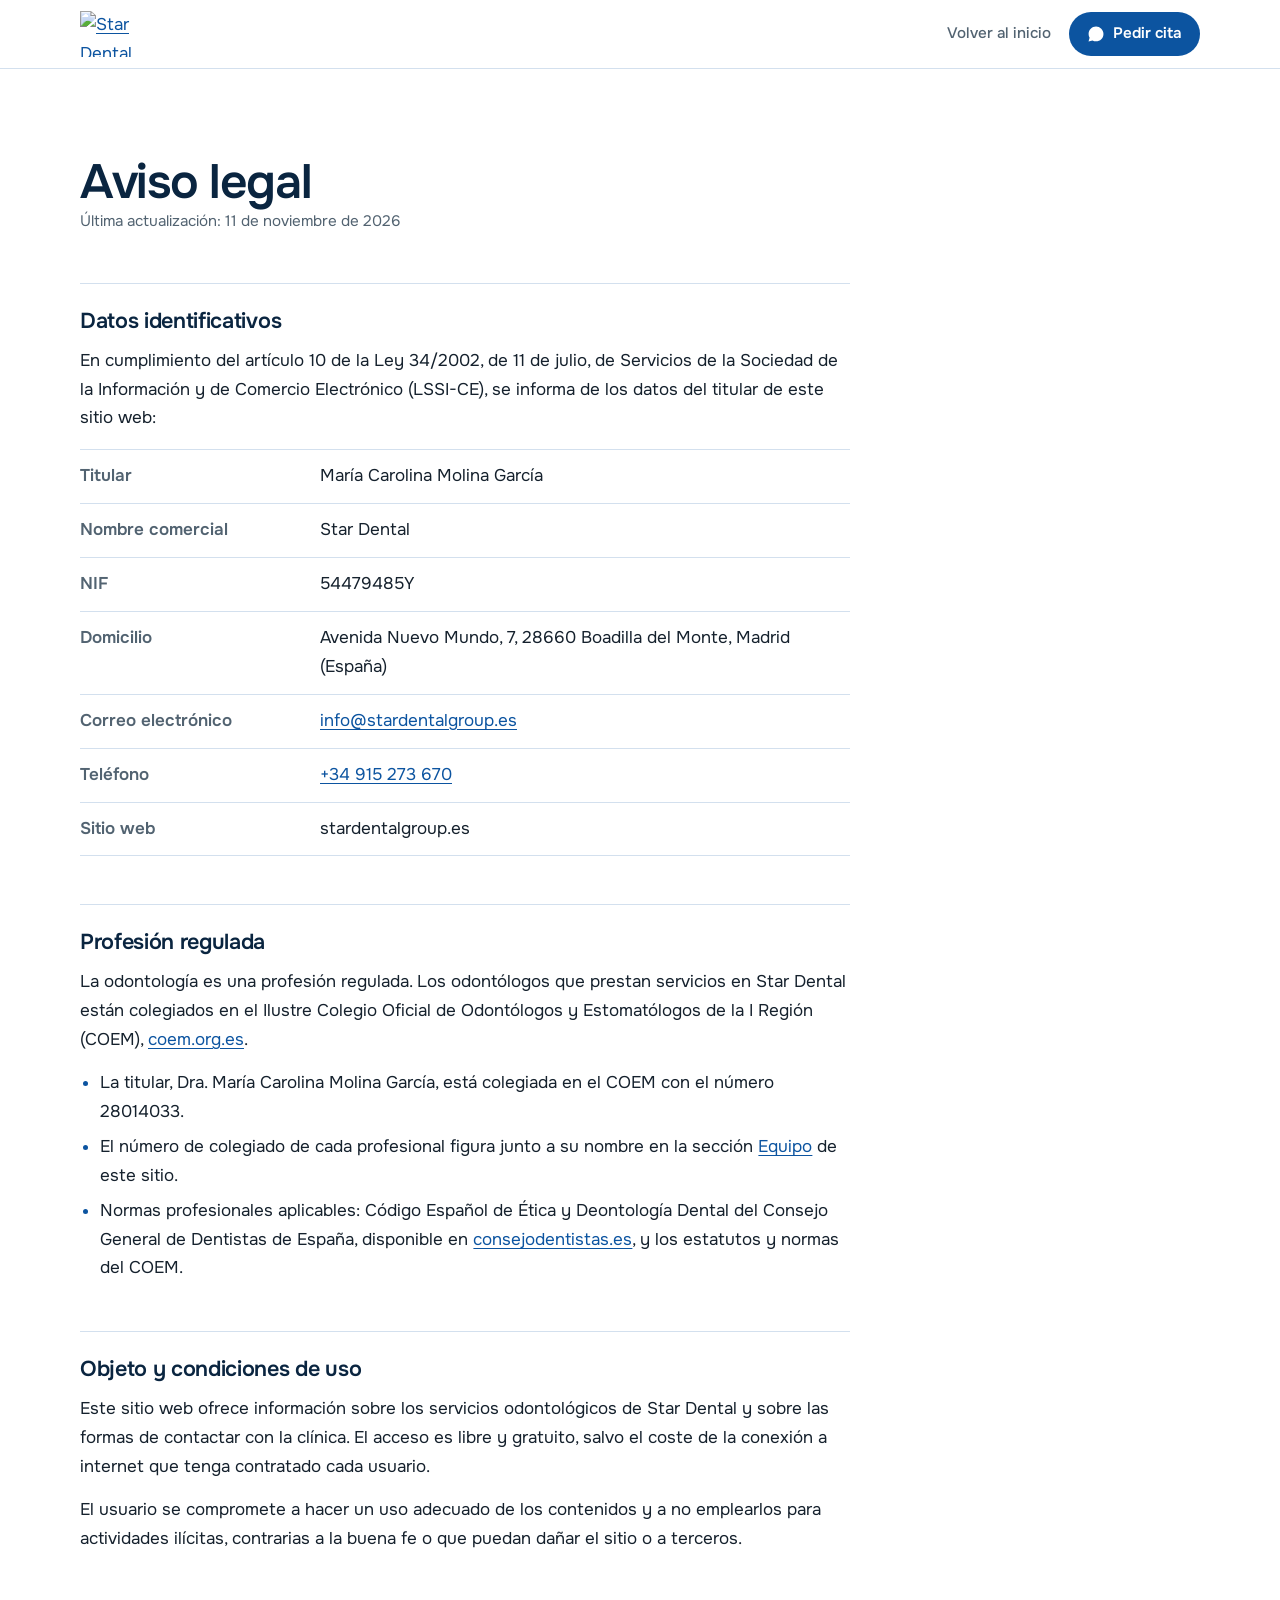
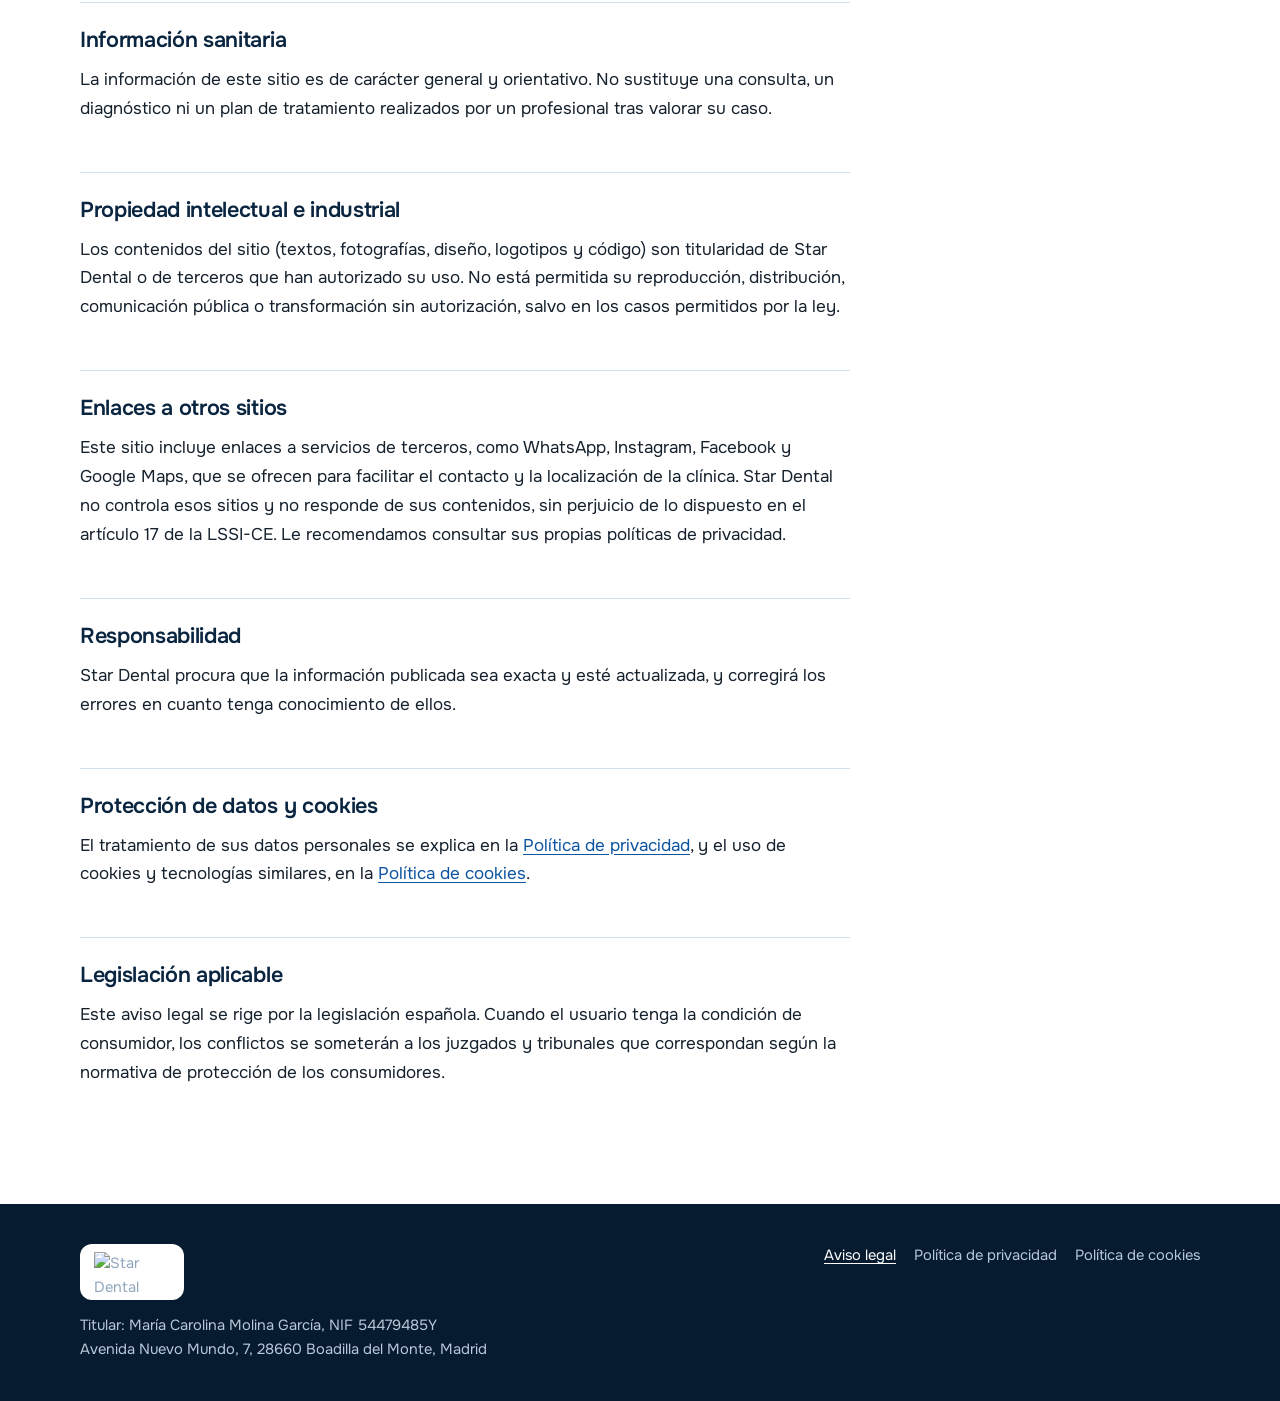
==== aviso-legal.html @ 140a2af4 "Sitio web Star Dental Boadilla: página principal y páginas legales" ====
<!doctype html>
<html lang="es">
<head>
<meta charset="utf-8">
<meta name="viewport" content="width=device-width, initial-scale=1">
<title>Aviso legal | Star Dental</title>
<meta name="description" content="Aviso legal de Star Dental, clínica dental en Boadilla del Monte: datos del titular, profesión regulada y condiciones de uso del sitio web.">
<link rel="icon" href="https://stardentalgroup.es/wp-content/uploads/2019/10/Dise%C3%B1o-sin-t%C3%ADtulo-27.png">
<link rel="preconnect" href="https://fonts.googleapis.com">
<link rel="preconnect" href="https://fonts.gstatic.com" crossorigin>
<link href="https://fonts.googleapis.com/css2?family=Onest:wght@400;500;600;700&display=swap" rel="stylesheet">
<link rel="stylesheet" href="legal.css">
</head>
<body>

<header class="site-header">
  <nav class="wrap nav" aria-label="Principal">
    <a class="brand" href="index.html" aria-label="Star Dental, inicio"><img src="https://stardentalgroup.es/wp-content/uploads/2019/10/Dise%C3%B1o-sin-t%C3%ADtulo-27.png" alt="Star Dental, Centro de Especialidades Odontológicas" width="88" height="46"></a>
    <div class="nav-actions">
      <a class="back" href="index.html">Volver al inicio</a>
      <a class="btn" href="https://wa.me/34628673477?text=Hola%2C%20me%20gustar%C3%ADa%20pedir%20cita%20en%20Star%20Dental%20Boadilla." target="_blank" rel="noopener"><svg viewBox="0 0 24 24" aria-hidden="true"><path fill="currentColor" d="M19.05 4.91A9.82 9.82 0 0 0 12.04 2C6.58 2 2.13 6.45 2.13 11.91c0 1.75.46 3.45 1.32 4.95L2.05 22l5.25-1.38a9.9 9.9 0 0 0 4.74 1.21c5.46 0 9.91-4.45 9.91-9.91 0-2.65-1.03-5.14-2.9-7.01z"/></svg><span>Pedir cita</span></a>
    </div>
  </nav>
</header>

<main class="legal">
  <div class="wrap">
    <article>
      <h1>Aviso legal</h1>
      <p class="updated">Última actualización: 11 de noviembre de 2026</p>

      <h2 id="titular">Datos identificativos</h2>
      <p>En cumplimiento del artículo 10 de la Ley 34/2002, de 11 de julio, de Servicios de la Sociedad de la Información y de Comercio Electrónico (LSSI-CE), se informa de los datos del titular de este sitio web:</p>
      <ul class="facts-list">
        <li><b>Titular</b><span>María Carolina Molina García</span></li>
        <li><b>Nombre comercial</b><span>Star Dental</span></li>
        <li><b>NIF</b><span>54479485Y</span></li>
        <li><b>Domicilio</b><span>Avenida Nuevo Mundo, 7, 28660 Boadilla del Monte, Madrid (España)</span></li>
        <li><b>Correo electrónico</b><span><a href="mailto:info@stardentalgroup.es">info@stardentalgroup.es</a></span></li>
        <li><b>Teléfono</b><span><a href="tel:+34915273670">+34 915 273 670</a></span></li>
        <li><b>Sitio web</b><span>stardentalgroup.es</span></li>
      </ul>

      <h2 id="profesion">Profesión regulada</h2>
      <p>La odontología es una profesión regulada. Los odontólogos que prestan servicios en Star Dental están colegiados en el Ilustre Colegio Oficial de Odontólogos y Estomatólogos de la I Región (COEM), <a href="https://www.coem.org.es" target="_blank" rel="noopener">coem.org.es</a>.</p>
      <ul>
        <li>La titular, Dra. María Carolina Molina García, está colegiada en el COEM con el número 28014033.</li>
        <li>El número de colegiado de cada profesional figura junto a su nombre en la sección <a href="index.html#equipo">Equipo</a> de este sitio.</li>
        <li>Normas profesionales aplicables: Código Español de Ética y Deontología Dental del Consejo General de Dentistas de España, disponible en <a href="https://consejodentistas.es" target="_blank" rel="noopener">consejodentistas.es</a>, y los estatutos y normas del COEM.</li>
      </ul>

      <h2 id="objeto">Objeto y condiciones de uso</h2>
      <p>Este sitio web ofrece información sobre los servicios odontológicos de Star Dental y sobre las formas de contactar con la clínica. El acceso es libre y gratuito, salvo el coste de la conexión a internet que tenga contratado cada usuario.</p>
      <p>El usuario se compromete a hacer un uso adecuado de los contenidos y a no emplearlos para actividades ilícitas, contrarias a la buena fe o que puedan dañar el sitio o a terceros.</p>

      <h2 id="informacion-sanitaria">Información sanitaria</h2>
      <p>La información de este sitio es de carácter general y orientativo. No sustituye una consulta, un diagnóstico ni un plan de tratamiento realizados por un profesional tras valorar su caso.</p>

      <h2 id="propiedad">Propiedad intelectual e industrial</h2>
      <p>Los contenidos del sitio (textos, fotografías, diseño, logotipos y código) son titularidad de Star Dental o de terceros que han autorizado su uso. No está permitida su reproducción, distribución, comunicación pública o transformación sin autorización, salvo en los casos permitidos por la ley.</p>

      <h2 id="enlaces">Enlaces a otros sitios</h2>
      <p>Este sitio incluye enlaces a servicios de terceros, como WhatsApp, Instagram, Facebook y Google Maps, que se ofrecen para facilitar el contacto y la localización de la clínica. Star Dental no controla esos sitios y no responde de sus contenidos, sin perjuicio de lo dispuesto en el artículo 17 de la LSSI-CE. Le recomendamos consultar sus propias políticas de privacidad.</p>

      <h2 id="responsabilidad">Responsabilidad</h2>
      <p>Star Dental procura que la información publicada sea exacta y esté actualizada, y corregirá los errores en cuanto tenga conocimiento de ellos.</p>

      <h2 id="datos">Protección de datos y cookies</h2>
      <p>El tratamiento de sus datos personales se explica en la <a href="politica-privacidad.html">Política de privacidad</a>, y el uso de cookies y tecnologías similares, en la <a href="politica-cookies.html">Política de cookies</a>.</p>

      <h2 id="legislacion">Legislación aplicable</h2>
      <p>Este aviso legal se rige por la legislación española. Cuando el usuario tenga la condición de consumidor, los conflictos se someterán a los juzgados y tribunales que correspondan según la normativa de protección de los consumidores.</p>
    </article>
  </div>
</main>

<footer class="site-footer">
  <div class="wrap footer-grid">
    <div>
      <span class="footer-logo"><img src="https://stardentalgroup.es/wp-content/uploads/2019/10/Dise%C3%B1o-sin-t%C3%ADtulo-27.png" alt="Star Dental" width="76" height="40"></span>
      <p class="owner">Titular: María Carolina Molina García, NIF 54479485Y<br>Avenida Nuevo Mundo, 7, 28660 Boadilla del Monte, Madrid</p>
    </div>
    <nav class="legal-links" aria-label="Legal">
      <a href="aviso-legal.html" aria-current="page">Aviso legal</a>
      <a href="politica-privacidad.html">Política de privacidad</a>
      <a href="politica-cookies.html">Política de cookies</a>
    </nav>
  </div>
</footer>
</body>
</html>
---- legal.css ----
/* Legal pages: same tokens and type as the home page */
:root{
  --blue:#0C54A0;--blue-deep:#083B72;--navy:#0A2540;--mist:#EEF4FA;--line:#D3E0EE;
  --slate:#526371;--ink:#15212D;--paper:#FFFFFF;--wa:#1C9E50;
  --gutter:clamp(16px,4vw,40px);
}
*,*::before,*::after{box-sizing:border-box}
html{-webkit-text-size-adjust:100%}
body{margin:0;background:var(--paper);color:var(--ink);font-family:"Onest",system-ui,sans-serif;font-size:1.0625rem;line-height:1.7;-webkit-font-smoothing:antialiased;overflow-x:clip}
img{max-width:100%;display:block}
a{color:var(--blue);text-underline-offset:3px}
:focus-visible{outline:3px solid var(--blue);outline-offset:3px;border-radius:6px}
.wrap{max-width:1200px;margin:0 auto;padding:0 var(--gutter)}

.site-header{position:sticky;top:0;z-index:50;background:rgba(255,255,255,.95);backdrop-filter:blur(10px);border-bottom:1px solid var(--line)}
.nav{display:flex;align-items:center;justify-content:space-between;gap:16px;height:68px}
.brand img{height:46px;width:auto}
.nav-actions{display:flex;align-items:center;gap:18px}
.back{font-weight:500;color:var(--slate);text-decoration:none;font-size:.95rem}
.back:hover{color:var(--blue)}
.btn{display:inline-flex;align-items:center;gap:8px;min-height:44px;padding:0 18px;border-radius:999px;background:var(--blue);color:#fff;font:600 .95rem/1 "Onest",sans-serif;text-decoration:none;transition:background .2s}
.btn:hover{background:var(--blue-deep)}
.btn svg{width:18px;height:18px}
@media (max-width:520px){.btn span{display:none}.btn{padding:0 14px}}

.legal{padding:clamp(40px,7vw,88px) 0 clamp(56px,8vw,104px)}
.legal article{max-width:70ch}
.legal h1{font-size:clamp(2rem,4.4vw,3rem);line-height:1.08;letter-spacing:-.03em;font-weight:600;color:var(--navy);margin:0}
.updated{margin:14px 0 0;color:var(--slate);font-size:.95rem}
.intro{margin-top:28px;font-size:1.12rem;color:var(--slate)}
.legal h2{font-size:1.35rem;line-height:1.25;letter-spacing:-.015em;font-weight:600;color:var(--navy);margin:48px 0 12px;padding-top:24px;border-top:1px solid var(--line)}
.legal h3{font-size:1.08rem;font-weight:600;color:var(--ink);margin:28px 0 8px}
.legal p{margin:0 0 14px}
.legal ul{margin:0 0 14px;padding-left:1.2em}
.legal li{margin-bottom:6px}
.legal li::marker{color:var(--blue)}
.facts-list{list-style:none;padding:0!important;margin:16px 0 0!important;border-top:1px solid var(--line)}
.facts-list li{display:grid;grid-template-columns:minmax(140px,220px) 1fr;gap:4px 20px;padding:12px 0;border-bottom:1px solid var(--line);margin:0}
.facts-list b{font-weight:600;color:var(--slate)}
@media (max-width:560px){.facts-list li{grid-template-columns:1fr}}
.table-wrap{overflow-x:auto;margin:16px 0 18px;border:1px solid var(--line);border-radius:14px}
table{width:100%;border-collapse:collapse;font-size:.95rem;line-height:1.5;min-width:620px}
th,td{text-align:left;vertical-align:top;padding:12px 14px;border-bottom:1px solid var(--line)}
thead th{background:var(--mist);color:var(--navy);font-weight:600}
tbody tr:last-child th,tbody tr:last-child td{border-bottom:0}
tbody th{font-weight:600;color:var(--navy)}
.note{background:var(--mist);border-radius:14px;padding:16px 20px;margin:18px 0}
.toc{margin-top:28px;padding:18px 22px;border:1px solid var(--line);border-radius:14px}
.toc p{margin:0 0 8px;font-weight:600;color:var(--navy)}
.toc ol{margin:0;padding-left:1.2em}

.site-footer{background:#071B30;color:#8FA5BC;padding:40px 0;font-size:.92rem;line-height:1.6}
.footer-grid{display:flex;flex-wrap:wrap;justify-content:space-between;gap:24px;align-items:flex-start}
.footer-logo{background:#fff;border-radius:12px;padding:8px 14px;display:inline-block}
.footer-logo img{height:40px;width:auto}
.owner{margin:14px 0 0;color:#B9C8D8}
.legal-links{display:flex;flex-wrap:wrap;gap:18px}
.legal-links a{color:#B9C8D8;text-decoration:none}
.legal-links a:hover,.legal-links a[aria-current="page"]{color:#fff;text-decoration:underline}
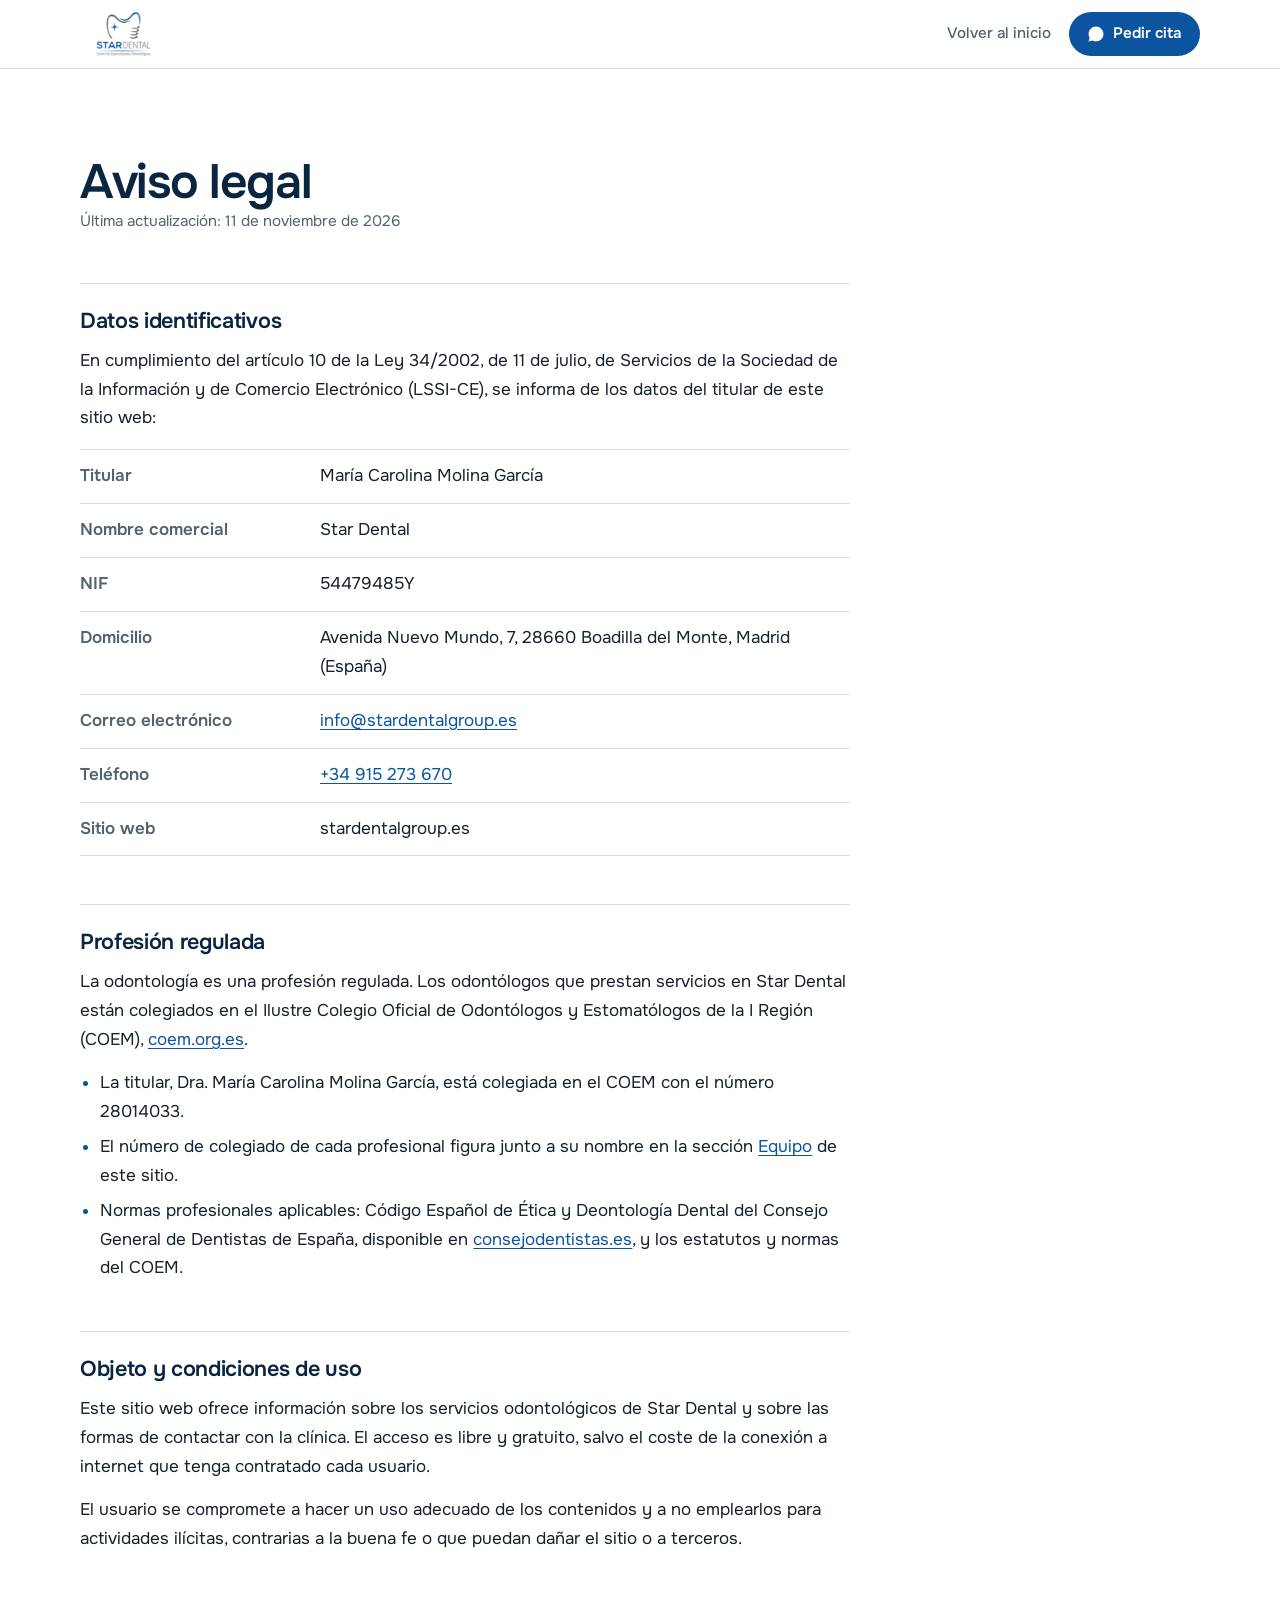
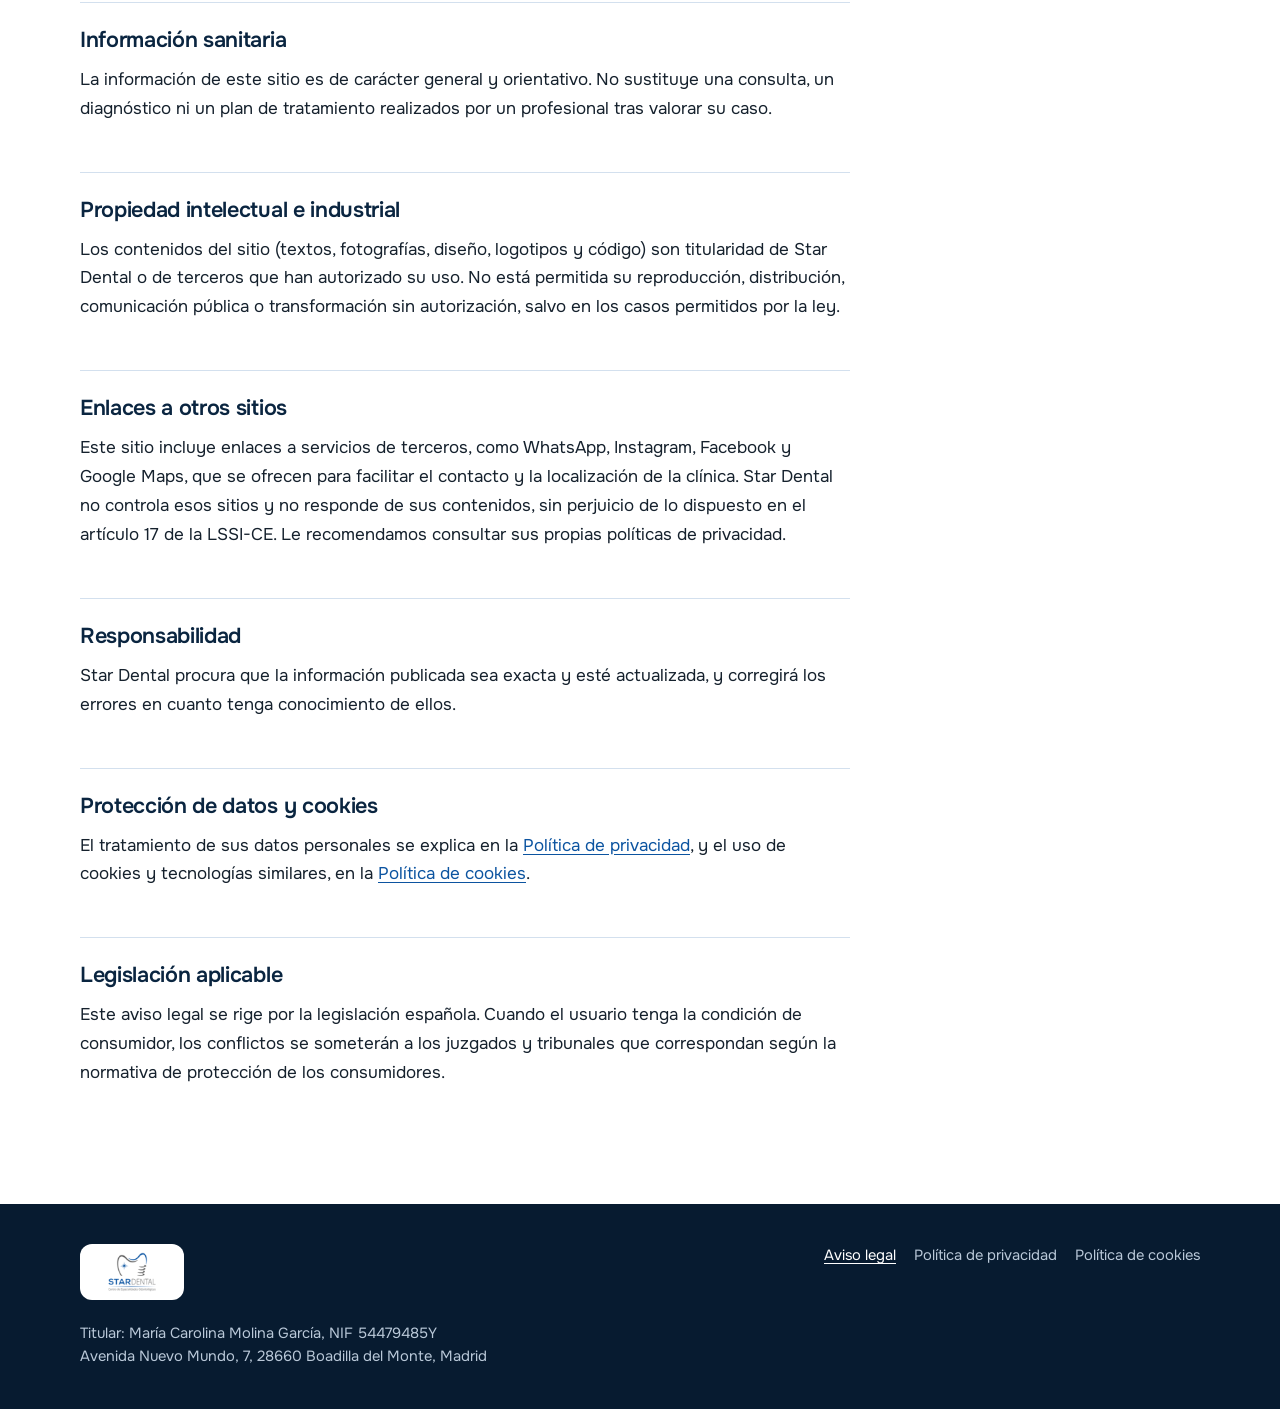
==== commit 2ee27ae1: "Logo alojado en el propio sitio (el servidor original bloquea hotlinking)" ====
--- a/aviso-legal.html
+++ b/aviso-legal.html
@@ -5,7 +5,7 @@
 <meta name="viewport" content="width=device-width, initial-scale=1">
 <title>Aviso legal | Star Dental</title>
 <meta name="description" content="Aviso legal de Star Dental, clínica dental en Boadilla del Monte: datos del titular, profesión regulada y condiciones de uso del sitio web.">
-<link rel="icon" href="https://stardentalgroup.es/wp-content/uploads/2019/10/Dise%C3%B1o-sin-t%C3%ADtulo-27.png">
+<link rel="icon" href="images/logo-star-dental.png">
 <link rel="preconnect" href="https://fonts.googleapis.com">
 <link rel="preconnect" href="https://fonts.gstatic.com" crossorigin>
 <link href="https://fonts.googleapis.com/css2?family=Onest:wght@400;500;600;700&display=swap" rel="stylesheet">
@@ -15,7 +15,7 @@
 
 <header class="site-header">
   <nav class="wrap nav" aria-label="Principal">
-    <a class="brand" href="index.html" aria-label="Star Dental, inicio"><img src="https://stardentalgroup.es/wp-content/uploads/2019/10/Dise%C3%B1o-sin-t%C3%ADtulo-27.png" alt="Star Dental, Centro de Especialidades Odontológicas" width="88" height="46"></a>
+    <a class="brand" href="index.html" aria-label="Star Dental, inicio"><img src="images/logo-star-dental.png" alt="Star Dental, Centro de Especialidades Odontológicas" width="88" height="46"></a>
     <div class="nav-actions">
       <a class="back" href="index.html">Volver al inicio</a>
       <a class="btn" href="https://wa.me/34628673477?text=Hola%2C%20me%20gustar%C3%ADa%20pedir%20cita%20en%20Star%20Dental%20Boadilla." target="_blank" rel="noopener"><svg viewBox="0 0 24 24" aria-hidden="true"><path fill="currentColor" d="M19.05 4.91A9.82 9.82 0 0 0 12.04 2C6.58 2 2.13 6.45 2.13 11.91c0 1.75.46 3.45 1.32 4.95L2.05 22l5.25-1.38a9.9 9.9 0 0 0 4.74 1.21c5.46 0 9.91-4.45 9.91-9.91 0-2.65-1.03-5.14-2.9-7.01z"/></svg><span>Pedir cita</span></a>
@@ -77,7 +77,7 @@
 <footer class="site-footer">
   <div class="wrap footer-grid">
     <div>
-      <span class="footer-logo"><img src="https://stardentalgroup.es/wp-content/uploads/2019/10/Dise%C3%B1o-sin-t%C3%ADtulo-27.png" alt="Star Dental" width="76" height="40"></span>
+      <span class="footer-logo"><img src="images/logo-star-dental.png" alt="Star Dental" width="76" height="40"></span>
       <p class="owner">Titular: María Carolina Molina García, NIF 54479485Y<br>Avenida Nuevo Mundo, 7, 28660 Boadilla del Monte, Madrid</p>
     </div>
     <nav class="legal-links" aria-label="Legal">
